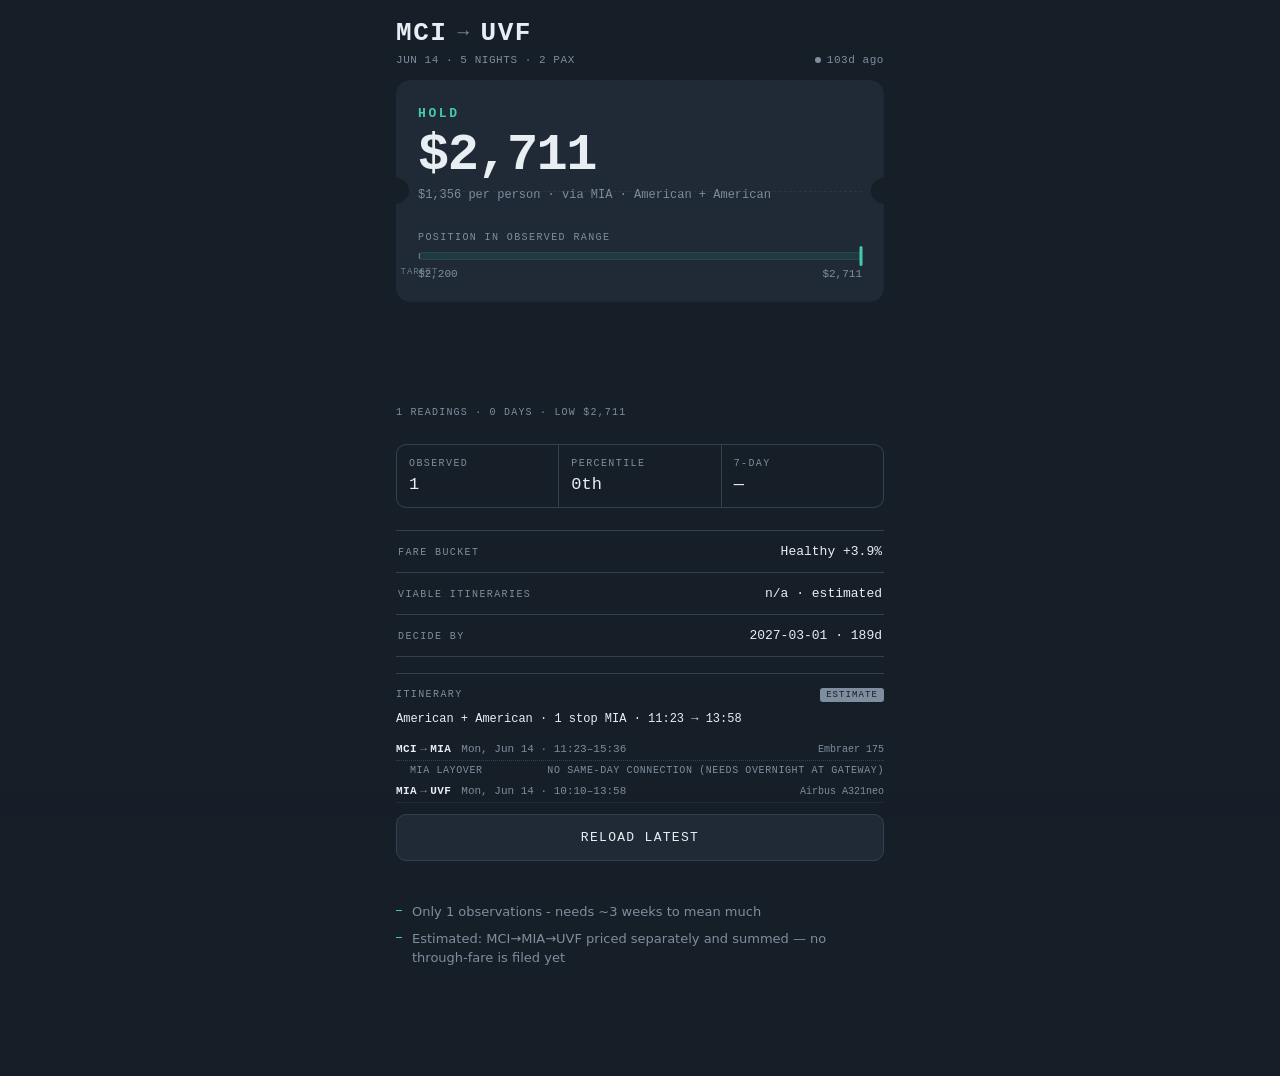
==== docs/index.html @ 0cf9380f "Farewatch: full itinerary capture, movement-only email alerts, always-on setup fast-flights already " ====
<!DOCTYPE html>
<html lang="en">
<head>
<meta charset="utf-8">
<meta name="viewport" content="width=device-width, initial-scale=1, viewport-fit=cover">
<meta name="theme-color" content="#161E28">
<meta name="apple-mobile-web-app-capable" content="yes">
<meta name="apple-mobile-web-app-status-bar-style" content="black-translucent">
<meta name="apple-mobile-web-app-title" content="Farewatch">
<link rel="manifest" href="manifest.json">
<link rel="apple-touch-icon" href="icon-192.png">
<link rel="stylesheet" href="app.css">
<title>Farewatch</title>
</head>
<body>

<main id="app">
  <div class="boot">Loading last known fare…</div>
</main>

<template id="tpl-trip">
  <section class="trip">

    <header class="route">
      <div class="route-code">
        <span data-f="origin"></span><i class="arrow">→</i><span data-f="dest"></span>
      </div>
      <div class="route-meta">
        <span data-f="dateline"></span>
        <span class="freshness"><i class="dot" data-f="dot"></i><span data-f="asof"></span></span>
      </div>
    </header>

    <!-- signature: the coupon -->
    <div class="coupon" data-f="coupon">
      <div class="verdict" data-f="verdict"></div>
      <div class="fare" data-f="fare"></div>
      <div class="fare-sub" data-f="faresub"></div>

      <div class="position">
        <div class="lbl">Position in observed range</div>
        <div class="track">
          <div class="fill" data-f="fill"></div>
          <div class="notch" data-f="notch"><span>target</span></div>
          <div class="marker" data-f="marker"></div>
        </div>
        <div class="track-ends">
          <span data-f="low"></span><span data-f="high"></span>
        </div>
      </div>
    </div>

    <div class="spark-wrap">
      <svg class="spark" data-f="spark" viewBox="0 0 320 72" preserveAspectRatio="none"></svg>
      <div class="spark-lbl" data-f="sparklbl"></div>
    </div>

    <div class="stats">
      <div class="stat"><span class="lbl">Observed</span><span class="val" data-f="n"></span></div>
      <div class="stat"><span class="lbl">Percentile</span><span class="val" data-f="pctl"></span></div>
      <div class="stat"><span class="lbl">7-day</span><span class="val" data-f="d7"></span></div>
    </div>

    <ul class="rows">
      <li><span class="lbl">Fare bucket</span><span class="val" data-f="bucket"></span></li>
      <li><span class="lbl">Viable itineraries</span><span class="val" data-f="opts"></span></li>
      <li><span class="lbl">Decide by</span><span class="val" data-f="deadline"></span></li>
    </ul>

    <section class="itin" data-f="itinbox" hidden>
      <div class="itin-head">
        <span class="lbl">Itinerary</span>
        <span class="badge" data-f="estbadge" hidden>estimate</span>
      </div>
      <div class="itin-line" data-f="itinline"></div>
      <ol class="segs" data-f="segs"></ol>
      <p class="itin-note" data-f="itinnote"></p>
    </section>

    <ul class="reasons" data-f="reasons"></ul>
  </section>
</template>

<footer class="bar">
  <button id="refresh" type="button">Reload latest</button>
  <p id="status" role="status"></p>
</footer>

<script src="app.js"></script>
</body>
</html>
---- docs/app.css ----
/* Farewatch
   Rule: colour means state. Orange = buy, teal = hold, nothing else is tinted.
   Everything that isn't the verdict stays greyscale so the verdict can't be missed. */

:root{
  --ground:#161E28;
  --card:#1F2A36;
  --line:#33414F;
  --ink:#E9EEF3;
  --dim:#7E8E9E;
  --signal:#FF7A3D;
  --calm:#45C9AE;

  --mono:ui-monospace,"SF Mono","JetBrains Mono",Menlo,Consolas,monospace;
  --sans:system-ui,-apple-system,"Segoe UI",Roboto,sans-serif;

  --state:var(--calm);
}

*{box-sizing:border-box;margin:0;padding:0}

body{
  background:var(--ground);
  color:var(--ink);
  font-family:var(--sans);
  -webkit-font-smoothing:antialiased;
  padding:
    max(18px,env(safe-area-inset-top)) 16px
    calc(96px + env(safe-area-inset-bottom));
  max-width:520px;margin-inline:auto;
}

.boot{color:var(--dim);font-size:14px;padding:48px 0;text-align:center}

/* ---- ticket field labels: small, spaced, uppercase (ticket-stock vernacular) */
.lbl{
  font-family:var(--mono);
  font-size:10px;letter-spacing:.14em;text-transform:uppercase;
  color:var(--dim);
}

/* ---- route header ------------------------------------------------------- */
.route{padding-bottom:14px}
.route-code{
  font-family:var(--mono);
  font-size:26px;font-weight:600;letter-spacing:.06em;
  display:flex;align-items:center;gap:10px;
}
.route-code .arrow{font-style:normal;color:var(--dim);font-size:19px}
.route-meta{
  display:flex;justify-content:space-between;align-items:center;
  margin-top:6px;font-size:11px;color:var(--dim);
  font-family:var(--mono);letter-spacing:.05em;
}
.freshness{display:flex;align-items:center;gap:6px}
.dot{width:6px;height:6px;border-radius:50%;background:var(--calm);display:block}
.dot.stale{background:var(--dim)}

/* ---- the coupon: signature element -------------------------------------- */
/* Notches punched into both edges, the way a torn ticket stub reads. */
.coupon{
  position:relative;
  background:var(--card);
  border-radius:14px;
  padding:26px 22px 22px;
  --notch:13px;
  -webkit-mask:
    radial-gradient(var(--notch) at left 50%,#0000 98%,#000) left/51% 100% no-repeat,
    radial-gradient(var(--notch) at right 50%,#0000 98%,#000) right/51% 100% no-repeat;
          mask:
    radial-gradient(var(--notch) at left 50%,#0000 98%,#000) left/51% 100% no-repeat,
    radial-gradient(var(--notch) at right 50%,#0000 98%,#000) right/51% 100% no-repeat;
}
.coupon::after{
  /* the perforation the notches imply */
  content:"";position:absolute;left:22px;right:22px;top:50%;
  border-top:1px dashed var(--line);opacity:.55;
}

.verdict{
  font-family:var(--mono);
  font-size:13px;font-weight:700;letter-spacing:.2em;
  color:var(--state);
}
.fare{
  font-family:var(--mono);
  font-size:52px;font-weight:600;letter-spacing:-.03em;
  font-variant-numeric:tabular-nums;
  line-height:1.05;margin-top:8px;
}
.fare-sub{font-size:12px;color:var(--dim);margin-top:4px;font-family:var(--mono)}

/* ---- position bar: the percentile made physical ------------------------- */
.position{margin-top:30px}
.position .lbl{display:block;margin-bottom:9px}
.track{
  position:relative;height:8px;border-radius:4px;
  background:#0F161E;border:1px solid var(--line);
}
.fill{
  position:absolute;inset:0 auto 0 0;border-radius:4px 0 0 4px;
  background:var(--state);opacity:.22;width:0;
  transition:width .7s cubic-bezier(.22,1,.36,1);
}
.marker{
  position:absolute;top:50%;left:0;width:3px;height:20px;
  border-radius:2px;background:var(--state);
  transform:translate(-50%,-50%);
  transition:left .7s cubic-bezier(.22,1,.36,1);
}
.notch{position:absolute;top:0;bottom:0;width:1px;background:var(--dim);opacity:.8}
.notch span{
  position:absolute;top:14px;left:50%;transform:translateX(-50%);
  font-family:var(--mono);font-size:9px;letter-spacing:.1em;
  text-transform:uppercase;color:var(--dim);white-space:nowrap;
}
.track-ends{
  display:flex;justify-content:space-between;margin-top:8px;
  font-family:var(--mono);font-size:11px;color:var(--dim);
  font-variant-numeric:tabular-nums;
}

/* ---- sparkline ---------------------------------------------------------- */
.spark-wrap{margin-top:26px}
.spark{width:100%;height:72px;display:block;overflow:visible}
.spark .line{fill:none;stroke:var(--dim);stroke-width:1.5;
  vector-effect:non-scaling-stroke;stroke-linejoin:round}
.spark .band{fill:var(--state);opacity:.10}
.spark .trigger{stroke:var(--state);stroke-width:1;stroke-dasharray:3 3;
  opacity:.7;vector-effect:non-scaling-stroke}
.spark .head{fill:var(--state)}
.spark-lbl{margin-top:7px;font-family:var(--mono);font-size:10px;
  letter-spacing:.12em;text-transform:uppercase;color:var(--dim)}

/* ---- stat trio ---------------------------------------------------------- */
.stats{display:grid;grid-template-columns:repeat(3,1fr);gap:1px;
  margin-top:26px;background:var(--line);
  border:1px solid var(--line);border-radius:10px;overflow:hidden}
.stat{background:var(--ground);padding:13px 12px;display:flex;
  flex-direction:column;gap:6px}
.stat .val{font-family:var(--mono);font-size:17px;
  font-variant-numeric:tabular-nums}

/* ---- detail rows -------------------------------------------------------- */
.rows{list-style:none;margin-top:22px;border-top:1px solid var(--line)}
.rows li{display:flex;justify-content:space-between;align-items:baseline;
  padding:13px 2px;border-bottom:1px solid var(--line)}
.rows .val{font-family:var(--mono);font-size:13px;
  font-variant-numeric:tabular-nums}
.rows .val.warn{color:var(--signal)}

/* ---- reasons ------------------------------------------------------------ */
.reasons{list-style:none;margin-top:20px}
.reasons li{
  font-size:13px;line-height:1.5;color:var(--dim);
  padding-left:16px;position:relative;margin-bottom:7px;
}
.reasons li::before{
  content:"";position:absolute;left:0;top:8px;
  width:6px;height:1px;background:var(--state);
}

/* ---- action bar --------------------------------------------------------- */
.bar{
  position:fixed;left:0;right:0;bottom:0;
  background:linear-gradient(to top,var(--ground) 72%,#161E2800);
  padding:22px 16px calc(16px + env(safe-area-inset-bottom));
  text-align:center;
}
#refresh{
  width:100%;max-width:488px;
  font-family:var(--mono);font-size:13px;letter-spacing:.1em;
  text-transform:uppercase;
  color:var(--ink);background:var(--card);
  border:1px solid var(--line);border-radius:10px;
  padding:15px;cursor:pointer;
  transition:border-color .15s,opacity .15s;
}
#refresh:hover:not(:disabled){border-color:var(--dim)}
#refresh:disabled{opacity:.45;cursor:progress}
#refresh:focus-visible{outline:2px solid var(--state);outline-offset:2px}
#status{margin-top:9px;font-size:11px;color:var(--dim);
  font-family:var(--mono);letter-spacing:.05em;min-height:14px}

.trip + .trip{margin-top:40px;padding-top:32px;border-top:1px solid var(--line)}

@media (prefers-reduced-motion:reduce){
  *{transition:none !important;animation:none !important}
}

/* ---- itinerary stub ------------------------------------------------------
   Reads like the segment block on a boarding pass: mono, tight, one row per
   leg, layovers indented between them so a bad connection is visible at a
   glance rather than hidden inside a duration. */
.itin{border-top:1px solid var(--line);margin-top:16px;padding-top:14px}
.itin[hidden]{display:none}
.itin-head{display:flex;justify-content:space-between;align-items:center}
.badge{
  font-family:var(--mono);font-size:9px;letter-spacing:.12em;
  text-transform:uppercase;color:var(--ground);background:var(--dim);
  padding:2px 6px;border-radius:3px;
}
.badge[hidden]{display:none}
.itin-line{
  font-family:var(--mono);font-size:12px;color:var(--ink);
  margin-top:8px;line-height:1.5;
}
.segs{list-style:none;margin-top:10px}
.seg{
  display:grid;grid-template-columns:auto 1fr auto;gap:10px;align-items:baseline;
  font-family:var(--mono);font-size:11px;padding:5px 0;
  border-bottom:1px dotted var(--line);
}
.seg .hop{font-weight:600;letter-spacing:.04em}
.seg .hop i{font-style:normal;color:var(--dim);margin:0 3px}
.seg .when{color:var(--dim)}
.seg .plane{color:var(--dim);font-size:10px;text-align:right}
.lay{
  font-family:var(--mono);font-size:10px;color:var(--dim);
  display:flex;justify-content:space-between;
  padding:4px 0 4px 14px;letter-spacing:.06em;text-transform:uppercase;
}
.itin-note{font-size:11px;color:var(--dim);margin-top:10px;line-height:1.5}
.itin-note.warn{color:var(--signal)}
.itin-note:empty{display:none}
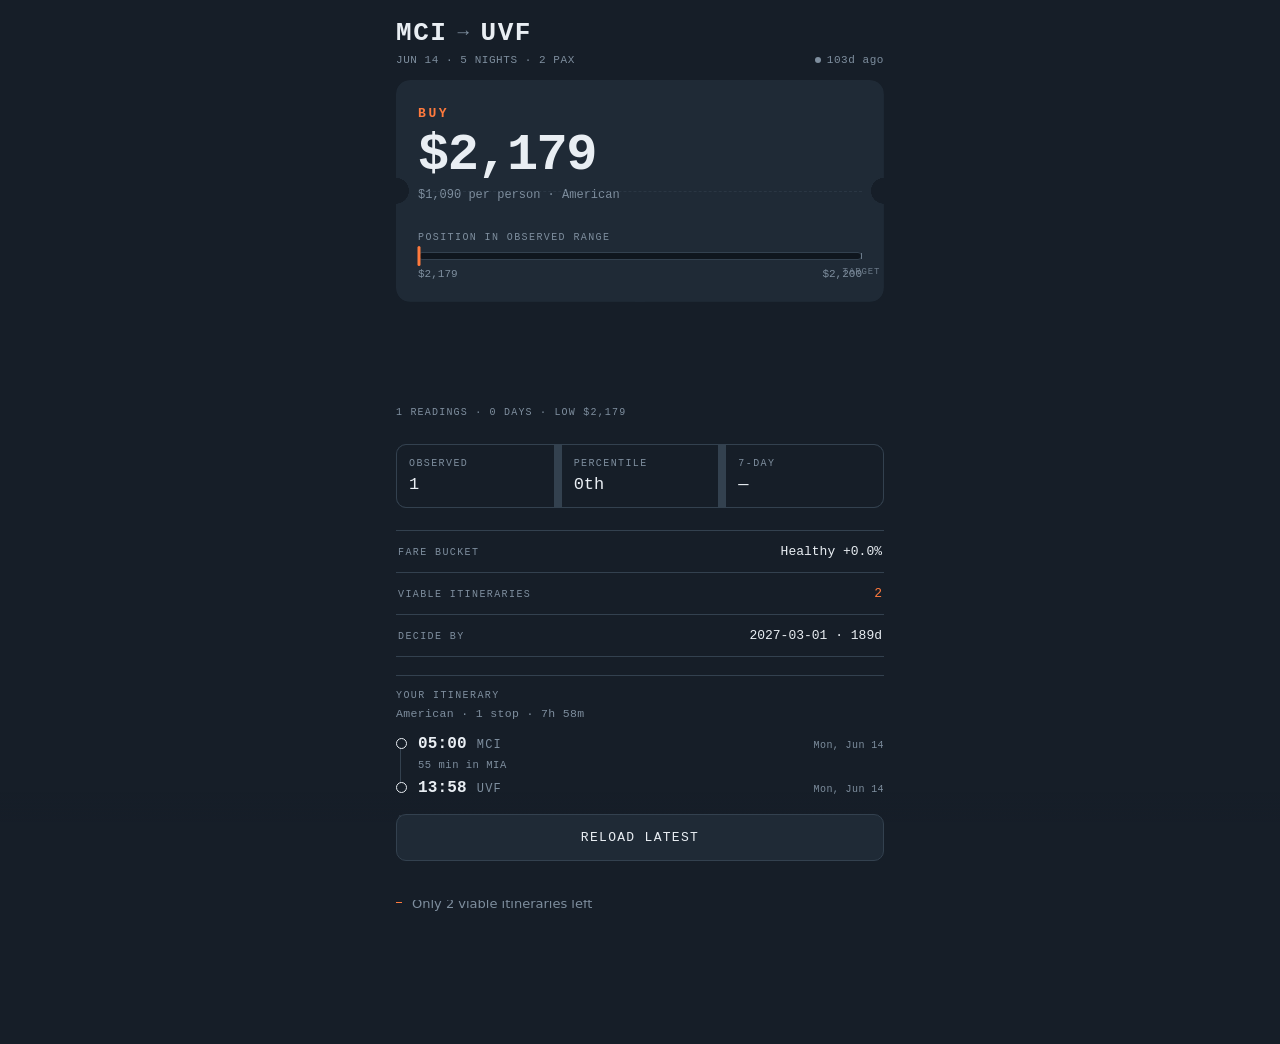
==== commit 3e2ef564: "Read real through-fares with a headless browser; rebuild the itinerary UI The tracked number was $2," ====
--- a/docs/index.html
+++ b/docs/index.html
@@ -69,11 +69,11 @@
 
     <section class="itin" data-f="itinbox" hidden>
       <div class="itin-head">
-        <span class="lbl">Itinerary</span>
+        <span class="lbl">Your itinerary</span>
         <span class="badge" data-f="estbadge" hidden>estimate</span>
       </div>
-      <div class="itin-line" data-f="itinline"></div>
-      <ol class="segs" data-f="segs"></ol>
+      <div class="itin-sum" data-f="itinsum"></div>
+      <ol class="leg" data-f="legs"></ol>
       <p class="itin-note" data-f="itinnote"></p>
     </section>
 
--- a/docs/app.css
+++ b/docs/app.css
@@ -26,7 +26,9 @@
   -webkit-font-smoothing:antialiased;
   padding:
     max(18px,env(safe-area-inset-top)) 16px
-    calc(96px + env(safe-area-inset-bottom));
+    /* The action bar is 108px tall; 96px left the last line of the
+       reasons list tucked underneath it at full scroll. */
+    calc(118px + env(safe-area-inset-bottom));
   max-width:520px;margin-inline:auto;
 }
 
@@ -188,38 +190,70 @@
   *{transition:none !important;animation:none !important}
 }
 
-/* ---- itinerary stub ------------------------------------------------------
-   Reads like the segment block on a boarding pass: mono, tight, one row per
-   leg, layovers indented between them so a bad connection is visible at a
-   glance rather than hidden inside a duration. */
-.itin{border-top:1px solid var(--line);margin-top:16px;padding-top:14px}
+/* ---- itinerary timeline --------------------------------------------------
+   A journey is a sequence, so it is drawn as one: depart, what happens in
+   between, arrive. Dots on a rule down the left, times big enough to read at
+   arm's length, everything else subordinate. */
+.itin{border-top:1px solid var(--line);margin-top:18px;padding-top:14px}
 .itin[hidden]{display:none}
-.itin-head{display:flex;justify-content:space-between;align-items:center}
+.itin-head{display:flex;justify-content:space-between;align-items:center;gap:10px}
 .badge{
   font-family:var(--mono);font-size:9px;letter-spacing:.12em;
   text-transform:uppercase;color:var(--ground);background:var(--dim);
-  padding:2px 6px;border-radius:3px;
+  padding:2px 6px;border-radius:3px;flex:none;
 }
 .badge[hidden]{display:none}
-.itin-line{
-  font-family:var(--mono);font-size:12px;color:var(--ink);
-  margin-top:8px;line-height:1.5;
-}
-.segs{list-style:none;margin-top:10px}
-.seg{
-  display:grid;grid-template-columns:auto 1fr auto;gap:10px;align-items:baseline;
-  font-family:var(--mono);font-size:11px;padding:5px 0;
-  border-bottom:1px dotted var(--line);
-}
-.seg .hop{font-weight:600;letter-spacing:.04em}
-.seg .hop i{font-style:normal;color:var(--dim);margin:0 3px}
-.seg .when{color:var(--dim)}
-.seg .plane{color:var(--dim);font-size:10px;text-align:right}
-.lay{
-  font-family:var(--mono);font-size:10px;color:var(--dim);
-  display:flex;justify-content:space-between;
-  padding:4px 0 4px 14px;letter-spacing:.06em;text-transform:uppercase;
-}
-.itin-note{font-size:11px;color:var(--dim);margin-top:10px;line-height:1.5}
+.itin-sum{
+  font-family:var(--mono);font-size:11.5px;color:var(--dim);
+  margin-top:6px;letter-spacing:.03em;
+}
+
+.leg{list-style:none;margin-top:12px;padding-left:22px;position:relative}
+.leg::before{
+  content:"";position:absolute;left:4px;top:12px;bottom:12px;
+  width:1px;background:var(--line);
+}
+.leg .stop{
+  display:grid;grid-template-columns:auto auto 1fr;gap:10px;
+  align-items:baseline;font-family:var(--mono);padding:3px 0;position:relative;
+}
+.leg .stop::before{
+  content:"";position:absolute;left:-22px;top:6px;
+  width:9px;height:9px;border-radius:50%;
+  background:var(--ground);border:1.5px solid var(--ink);
+}
+.stop .t{font-size:16px;font-weight:600;letter-spacing:.01em}
+.stop .a{font-size:12px;color:var(--dim);letter-spacing:.1em}
+.stop .d{
+  font-size:10px;color:var(--dim);text-align:right;
+  white-space:nowrap;letter-spacing:.04em;
+}
+.leg.next-day .stop:last-child .d{color:var(--signal)}
+.leg .hop{
+  font-family:var(--mono);font-size:10.5px;color:var(--dim);
+  padding:3px 0 5px;letter-spacing:.05em;
+}
+.itin-note{font-size:11.5px;color:var(--dim);margin-top:12px;line-height:1.55}
 .itin-note.warn{color:var(--signal)}
 .itin-note:empty{display:none}
+
+/* ---- mobile ------------------------------------------------------------
+   Everything above is sized for a phone held one-handed. These are the
+   guards for the narrow end of that range (iPhone SE at 320px) and for the
+   long strings -- airline names and reasons -- that would otherwise push the
+   page sideways. */
+.stats{gap:8px}
+.stat{min-width:0}
+.stat .val{overflow-wrap:anywhere}
+.rows li{gap:12px}
+.rows .val{text-align:right;min-width:0;overflow-wrap:anywhere}
+.fare-sub{overflow-wrap:anywhere}
+.reasons li{overflow-wrap:anywhere}
+
+@media (max-width:359px){
+  .route-code{font-size:22px}
+  .stop .t{font-size:15px}
+  .leg{padding-left:18px}
+  .leg .stop::before{left:-18px}
+  .stop .d{font-size:9px}
+}
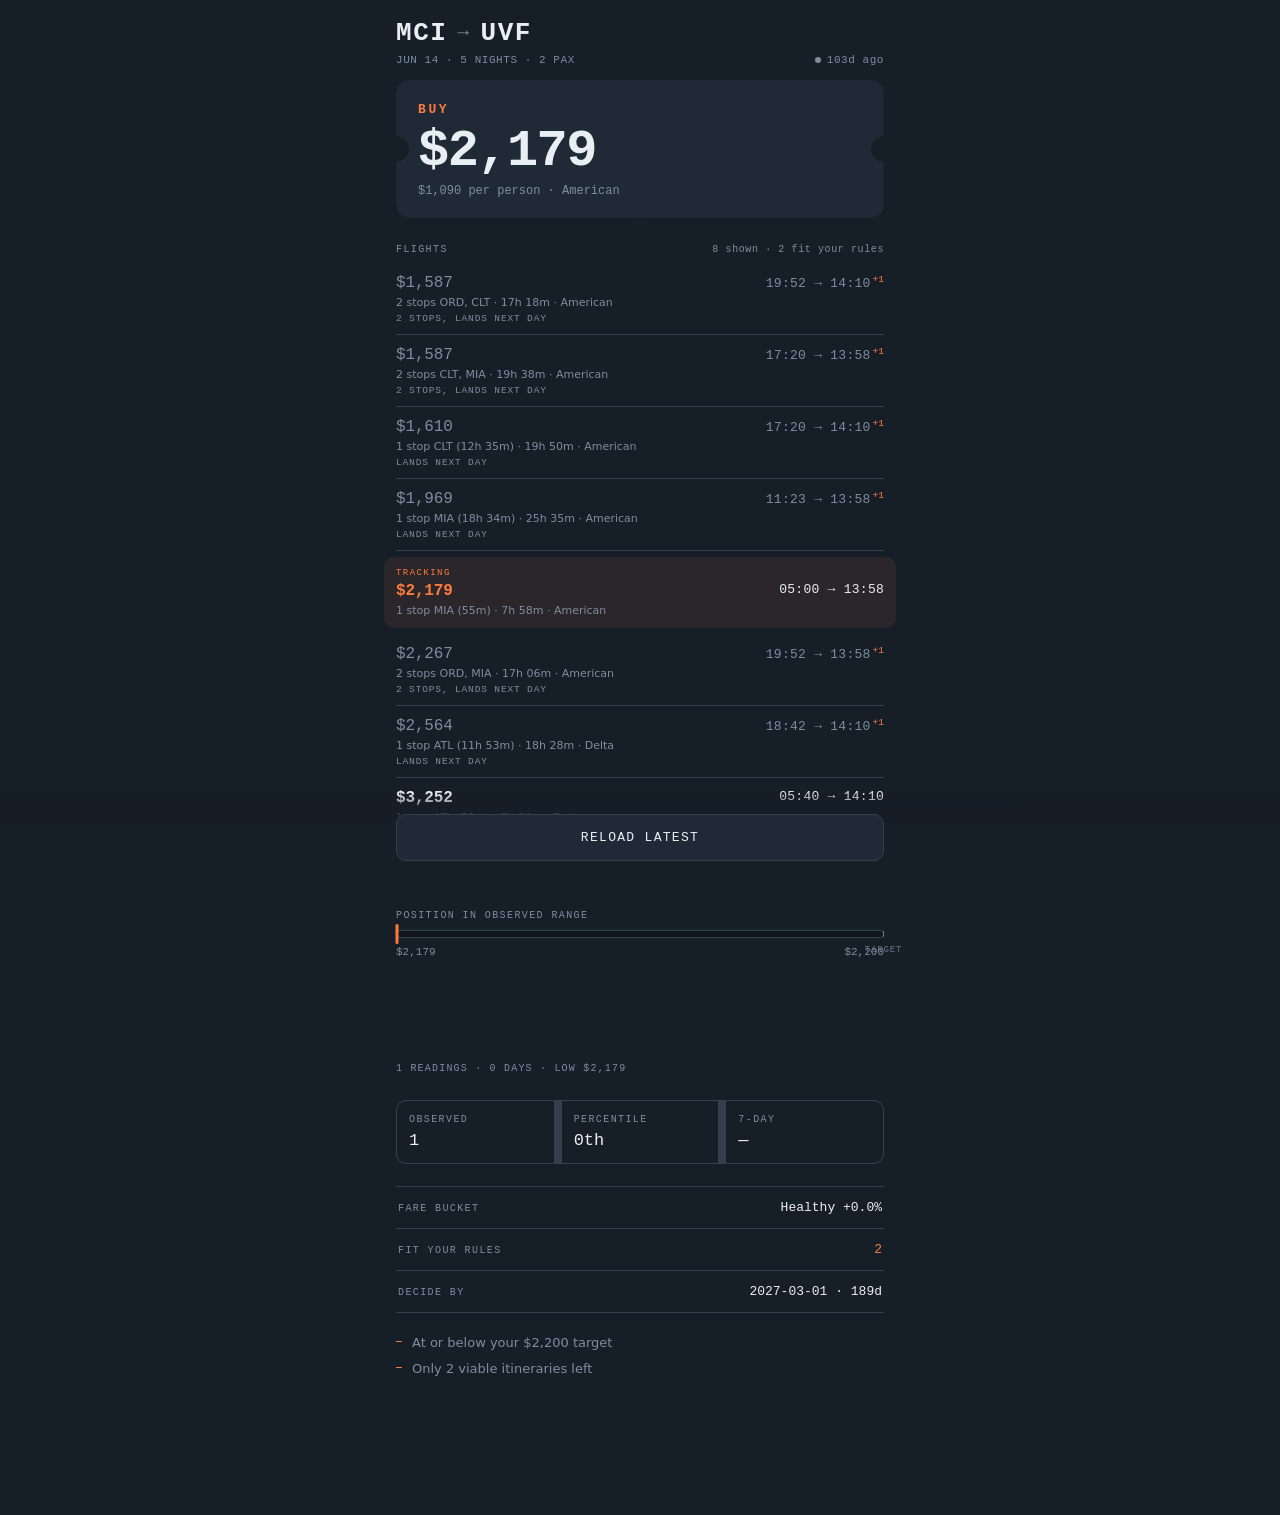
==== commit 3dd2efd5: "Show the whole board, not one itinerary Showing a single flight made every other number on the scree" ====
--- a/docs/index.html
+++ b/docs/index.html
@@ -36,17 +36,28 @@
       <div class="verdict" data-f="verdict"></div>
       <div class="fare" data-f="fare"></div>
       <div class="fare-sub" data-f="faresub"></div>
+    </div>
 
-      <div class="position">
-        <div class="lbl">Position in observed range</div>
-        <div class="track">
-          <div class="fill" data-f="fill"></div>
-          <div class="notch" data-f="notch"><span>target</span></div>
-          <div class="marker" data-f="marker"></div>
-        </div>
-        <div class="track-ends">
-          <span data-f="low"></span><span data-f="high"></span>
-        </div>
+    <!-- the board: every flight Google is showing, cheapest first -->
+    <section class="board" data-f="boardbox" hidden>
+      <div class="board-head">
+        <span class="lbl">Flights</span>
+        <span class="board-count" data-f="boardcount"></span>
+      </div>
+      <ol class="flights" data-f="flights"></ol>
+      <p class="board-note" data-f="boardnote"></p>
+    </section>
+
+    <!-- history: secondary to the flights themselves -->
+    <div class="position">
+      <div class="lbl">Position in observed range</div>
+      <div class="track">
+        <div class="fill" data-f="fill"></div>
+        <div class="notch" data-f="notch"><span>target</span></div>
+        <div class="marker" data-f="marker"></div>
+      </div>
+      <div class="track-ends">
+        <span data-f="low"></span><span data-f="high"></span>
       </div>
     </div>
 
@@ -63,19 +74,9 @@
 
     <ul class="rows">
       <li><span class="lbl">Fare bucket</span><span class="val" data-f="bucket"></span></li>
-      <li><span class="lbl">Viable itineraries</span><span class="val" data-f="opts"></span></li>
+      <li><span class="lbl">Fit your rules</span><span class="val" data-f="opts"></span></li>
       <li><span class="lbl">Decide by</span><span class="val" data-f="deadline"></span></li>
     </ul>
-
-    <section class="itin" data-f="itinbox" hidden>
-      <div class="itin-head">
-        <span class="lbl">Your itinerary</span>
-        <span class="badge" data-f="estbadge" hidden>estimate</span>
-      </div>
-      <div class="itin-sum" data-f="itinsum"></div>
-      <ol class="leg" data-f="legs"></ol>
-      <p class="itin-note" data-f="itinnote"></p>
-    </section>
 
     <ul class="reasons" data-f="reasons"></ul>
   </section>
--- a/docs/app.css
+++ b/docs/app.css
@@ -64,7 +64,7 @@
   position:relative;
   background:var(--card);
   border-radius:14px;
-  padding:26px 22px 22px;
+  padding:22px 22px 20px;
   --notch:13px;
   -webkit-mask:
     radial-gradient(var(--notch) at left 50%,#0000 98%,#000) left/51% 100% no-repeat,
@@ -73,11 +73,9 @@
     radial-gradient(var(--notch) at left 50%,#0000 98%,#000) left/51% 100% no-repeat,
     radial-gradient(var(--notch) at right 50%,#0000 98%,#000) right/51% 100% no-repeat;
 }
-.coupon::after{
-  /* the perforation the notches imply */
-  content:"";position:absolute;left:22px;right:22px;top:50%;
-  border-top:1px dashed var(--line);opacity:.55;
-}
+/* The perforation that used to run across the middle went with the position
+   bar -- on a card holding just the verdict and the fare it cut through the
+   number itself. The edge notches still read as a stub. */
 
 .verdict{
   font-family:var(--mono);
@@ -190,58 +188,84 @@
   *{transition:none !important;animation:none !important}
 }
 
-/* ---- itinerary timeline --------------------------------------------------
-   A journey is a sequence, so it is drawn as one: depart, what happens in
-   between, arrive. Dots on a rule down the left, times big enough to read at
-   arm's length, everything else subordinate. */
-.itin{border-top:1px solid var(--line);margin-top:18px;padding-top:14px}
-.itin[hidden]{display:none}
-.itin-head{display:flex;justify-content:space-between;align-items:center;gap:10px}
-.badge{
-  font-family:var(--mono);font-size:9px;letter-spacing:.12em;
-  text-transform:uppercase;color:var(--ground);background:var(--dim);
-  padding:2px 6px;border-radius:3px;flex:none;
-}
-.badge[hidden]{display:none}
-.itin-sum{
-  font-family:var(--mono);font-size:11.5px;color:var(--dim);
-  margin-top:6px;letter-spacing:.03em;
-}
-
-.leg{list-style:none;margin-top:12px;padding-left:22px;position:relative}
-.leg::before{
-  content:"";position:absolute;left:4px;top:12px;bottom:12px;
-  width:1px;background:var(--line);
-}
-.leg .stop{
-  display:grid;grid-template-columns:auto auto 1fr;gap:10px;
-  align-items:baseline;font-family:var(--mono);padding:3px 0;position:relative;
-}
-.leg .stop::before{
-  content:"";position:absolute;left:-22px;top:6px;
-  width:9px;height:9px;border-radius:50%;
-  background:var(--ground);border:1.5px solid var(--ink);
-}
-.stop .t{font-size:16px;font-weight:600;letter-spacing:.01em}
-.stop .a{font-size:12px;color:var(--dim);letter-spacing:.1em}
-.stop .d{
-  font-size:10px;color:var(--dim);text-align:right;
-  white-space:nowrap;letter-spacing:.04em;
-}
-.leg.next-day .stop:last-child .d{color:var(--signal)}
-.leg .hop{
-  font-family:var(--mono);font-size:10.5px;color:var(--dim);
-  padding:3px 0 5px;letter-spacing:.05em;
-}
-.itin-note{font-size:11.5px;color:var(--dim);margin-top:12px;line-height:1.55}
-.itin-note.warn{color:var(--signal)}
-.itin-note:empty{display:none}
+/* ---- the board ---------------------------------------------------------
+   A departures board, not a detail panel. One row per flight, cheapest at
+   the top, price and clock on the same line because those are the two things
+   you compare. Rows that break your rules stay on screen but recede -- seeing
+   that every cheap option lands next day IS the information. */
+.board{margin-top:26px}
+.board[hidden]{display:none}
+.board-head{
+  display:flex;justify-content:space-between;align-items:baseline;
+  gap:10px;padding-bottom:4px;
+}
+.board-count{
+  font-family:var(--mono);font-size:10px;color:var(--dim);
+  letter-spacing:.06em;white-space:nowrap;
+}
+
+.flights{list-style:none;margin-top:4px}
+.flight{
+  display:grid;
+  grid-template-columns:auto 1fr;
+  gap:1px 12px;
+  padding:11px 0 10px;
+  border-bottom:1px solid var(--line);
+  position:relative;
+}
+.flight:last-child{border-bottom:0}
+
+.flight .price{
+  font-family:var(--mono);font-size:16px;font-weight:600;
+  font-variant-numeric:tabular-nums;letter-spacing:-.01em;
+}
+.flight .when{
+  font-family:var(--mono);font-size:13px;text-align:right;
+  font-variant-numeric:tabular-nums;letter-spacing:.02em;white-space:nowrap;
+}
+.flight .when .plus{
+  font-style:normal;font-size:9.5px;color:var(--signal);
+  vertical-align:super;margin-left:2px;letter-spacing:0;
+}
+.flight .detail{
+  grid-column:1/-1;font-size:11px;color:var(--dim);
+  margin-top:3px;overflow-wrap:anywhere;
+}
+.flight .why{
+  grid-column:1/-1;font-family:var(--mono);font-size:9.5px;
+  color:var(--dim);letter-spacing:.09em;text-transform:uppercase;margin-top:3px;
+}
+
+/* Breaks your rules: still legible, clearly not a candidate. */
+.flight.off .price,
+.flight.off .when{color:var(--dim);font-weight:500}
+
+/* The one being recorded. */
+.flight.tracked{
+  background:var(--card);   /* fallback: color-mix is Safari 16.4+ */
+  background:color-mix(in srgb,var(--state) 9%,transparent);
+  border-bottom-color:transparent;
+  border-radius:10px;
+  padding-left:12px;padding-right:12px;
+  margin:6px -12px;
+}
+.flight .tag{
+  grid-column:1/-1;
+  font-family:var(--mono);font-size:9px;letter-spacing:.16em;
+  text-transform:uppercase;color:var(--state);margin-bottom:3px;
+}
+.flight.tracked .price{color:var(--state)}
+
+.board-note{
+  font-size:11px;color:var(--dim);margin-top:12px;line-height:1.55;
+}
+.board-note.warn{color:var(--signal)}
+.board-note:empty{display:none}
 
 /* ---- mobile ------------------------------------------------------------
-   Everything above is sized for a phone held one-handed. These are the
-   guards for the narrow end of that range (iPhone SE at 320px) and for the
-   long strings -- airline names and reasons -- that would otherwise push the
-   page sideways. */
+   Sized for a phone held one-handed. These are the guards for the narrow end
+   (iPhone SE at 320px) and for the long strings -- airline names, reasons --
+   that would otherwise push the page sideways. */
 .stats{gap:8px}
 .stat{min-width:0}
 .stat .val{overflow-wrap:anywhere}
@@ -252,8 +276,8 @@
 
 @media (max-width:359px){
   .route-code{font-size:22px}
-  .stop .t{font-size:15px}
-  .leg{padding-left:18px}
-  .leg .stop::before{left:-18px}
-  .stop .d{font-size:9px}
-}
+  .fare{font-size:44px}
+  .flight .price{font-size:15px}
+  .flight .when{font-size:12px}
+  .flight .detail{font-size:10.5px}
+}
